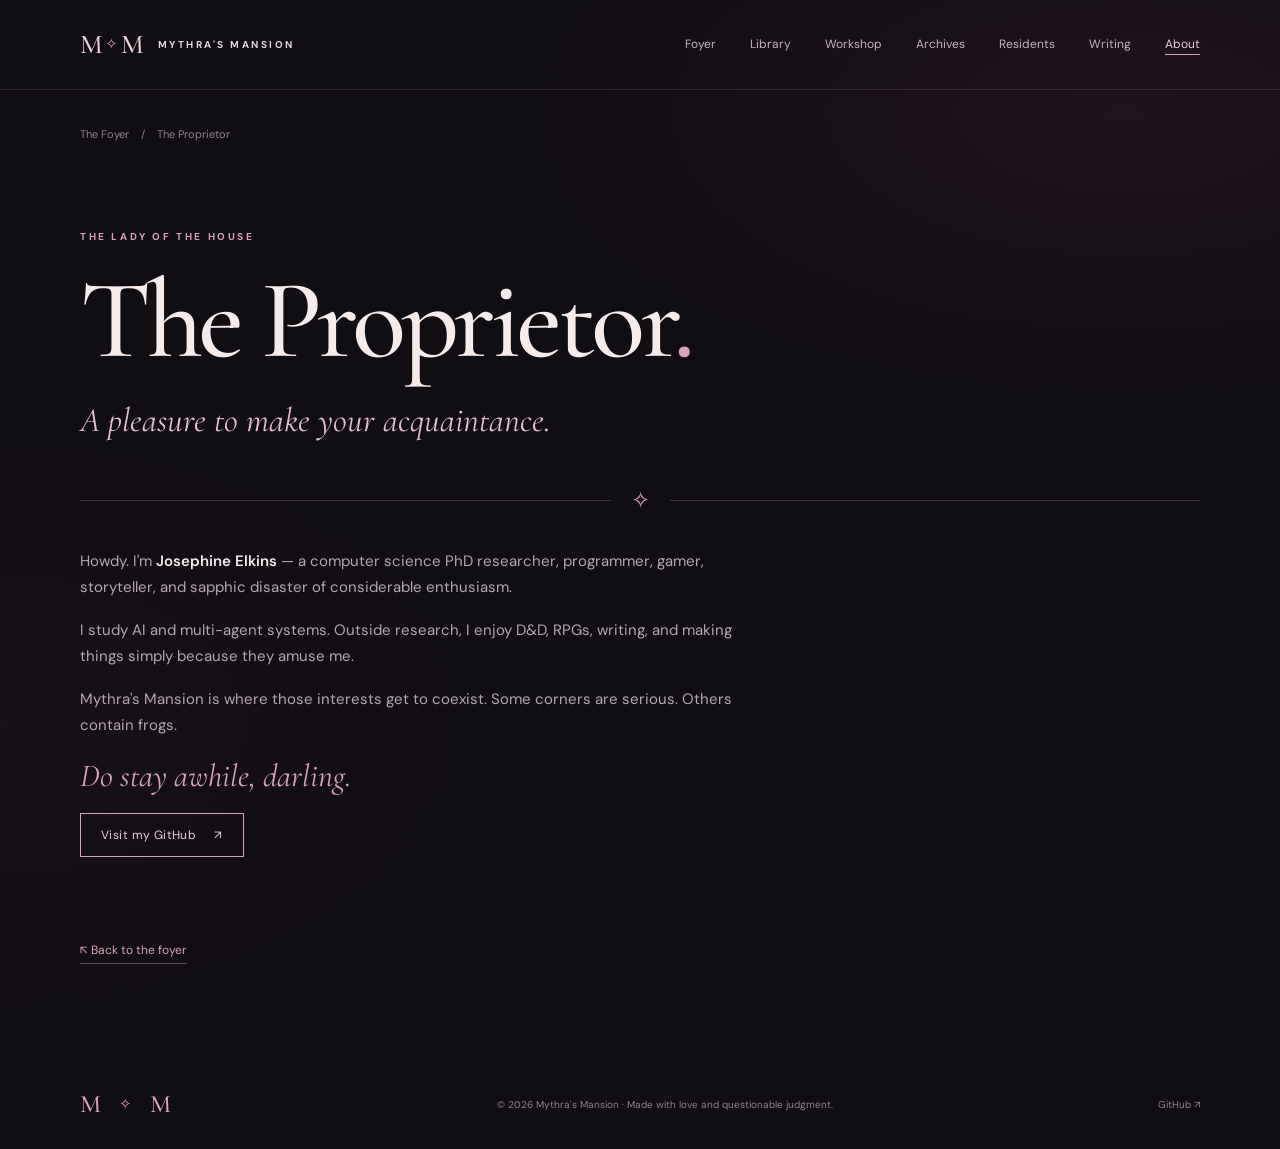
==== about/index.html @ ce5e2605 "Update Website with Project Inventory" ====
<!doctype html>
<html lang="en">
<head>
  <meta charset="utf-8">
  <meta name="viewport" content="width=device-width, initial-scale=1">
  <meta name="theme-color" content="#100d13">
  <meta name="description" content="The Proprietor at Mythra&#x27;s Mansion. A pleasure to make your acquaintance.">
  <title>The Proprietor — Mythra&#x27;s Mansion</title>
  <link rel="icon" href="../favicon.svg" type="image/svg+xml">
  <link rel="preconnect" href="https://fonts.googleapis.com">
  <link rel="preconnect" href="https://fonts.gstatic.com" crossorigin>
  <link href="https://fonts.googleapis.com/css2?family=Cormorant+Garamond:ital,wght@0,400;0,500;0,600;1,400;1,500&family=DM+Sans:wght@400;500;600;700&display=swap" rel="stylesheet">
  <link rel="stylesheet" href="../CSS/style.css">
</head>
<body>
  <a class="skip-link" href="#main">Skip to content</a>
  <header class="site-header">
    <div class="shell header-inner">
      <a class="brand" href="../" aria-label="Mythra's Mansion — home">
        <span class="brand-mark" aria-hidden="true">M<span class="brand-spark">✧</span>M</span>
        <span class="brand-label">MYTHRA'S MANSION</span>
      </a>
      <nav class="main-nav" aria-label="Main navigation">
        <a href="../">Foyer</a>
        <a href="../library/">Library</a>
        <a href="../workshop/">Workshop</a>
        <a href="../archives/">Archives</a>
        <a href="../residents/">Residents</a>
        <a href="../writing/">Writing</a>
        <a href="../about/" aria-current="page">About</a>
      </nav>
    </div>
  </header>
  <main id="main">
    <div class="shell room-page">
      <div class="breadcrumb"><a href="../">The Foyer</a><span aria-hidden="true">/</span><span>The Proprietor</span></div>
      <header class="page-hero">
        <p class="eyebrow">THE LADY OF THE HOUSE</p>
        <h1>The Proprietor<span class="page-dot">.</span></h1>
        <p class="page-subtitle">A pleasure to make your acquaintance.</p>
      </header>
      <div class="thin-rule page-rule" aria-hidden="true"><span>✧</span></div>
      <div class="intro-text prose">
        <p>Howdy. I'm <strong>Josephine Elkins</strong> — a computer science PhD researcher, programmer, gamer, storyteller, and sapphic disaster of considerable enthusiasm.</p>
        <p>I study AI and multi-agent systems. Outside research, I enjoy D&D, RPGs, writing, and making things simply because they amuse me.</p>
        <p>Mythra's Mansion is where those interests get to coexist. Some corners are serious. Others contain frogs.</p>
        <p class="about-signoff">Do stay awhile, darling.</p>
        <a class="button button-outline" href="https://github.com/MommyMythra" target="_blank" rel="noopener noreferrer">Visit my GitHub <span aria-hidden="true">↗</span></a>
      </div>
      <div class="return-link"><a class="quiet-link" href="../">↖ Back to the foyer</a></div>
    </div>
  </main>
  <footer class="site-footer shell">
    <a class="brand footer-brand" href="../" aria-label="Return to the foyer">M<span class="brand-spark">✧</span>M</a>
    <span>© 2026 Mythra's Mansion · Made with love and questionable judgment.</span>
    <a href="https://github.com/MommyMythra" target="_blank" rel="noopener noreferrer">GitHub ↗</a>
  </footer>
</body>
</html>
---- CSS/style.css ----
:root {
  color-scheme: dark;
  --bg: #100d13;
  --bg-raised: #181219;
  --panel: #20171f;
  --panel-hover: #281b27;
  --ink: #f5ebeb;
  --muted: #b5a7af;
  --dim: #91818e;
  --rose: #d9a3b5;
  --rose-light: #eed0d7;
  --edge: #41313f;
  --max: 1120px;
  --sans: "DM Sans", -apple-system, BlinkMacSystemFont, "Segoe UI", sans-serif;
  --serif: "Cormorant Garamond", Georgia, "Times New Roman", serif;
}
* { box-sizing: border-box; }
html { scroll-behavior: smooth; }
body {
  margin: 0;
  min-width: 320px;
  background: radial-gradient(ellipse 72% 38% at 88% 10%, rgba(96, 45, 77, .19), transparent 66%),
              radial-gradient(ellipse 50% 34% at 0% 63%, rgba(102, 48, 75, .09), transparent 76%),
              var(--bg);
  color: var(--ink);
  font: 400 15px/1.7 var(--sans);
  -webkit-font-smoothing: antialiased;
}
a { color: inherit; text-decoration: none; }
a:focus-visible { outline: 2px solid var(--rose-light); outline-offset: 6px; border-radius: 2px; }
::selection { background: #a86c89; color: #fff; }
.shell { width: min(var(--max), calc(100% - 92px)); margin-inline: auto; }
.skip-link { position: absolute; top: -80px; left: 1rem; z-index: 100; background: var(--rose-light); color: var(--bg); padding: .5rem 1rem; }
.skip-link:focus { top: 1rem; }
.site-header { border-bottom: 1px solid rgba(224,174,195,.15); }
.header-inner { display: flex; align-items: center; justify-content: space-between; min-height: 89px; gap: 28px; }
.brand { display: inline-flex; align-items: center; gap: 15px; }
.brand-mark { color: var(--rose-light); font: 500 27px/1 var(--serif); letter-spacing: -.025em; white-space: nowrap; }
.brand-spark { font: 400 15px/1 var(--serif); padding-inline: 3px; color: var(--rose); vertical-align: 4px; }
.brand-label { font-size: 10px; letter-spacing: .25em; font-weight: 700; color: #e4d8dd; }
.main-nav { display: flex; align-items: center; gap: clamp(15px,3vw,34px); }
.main-nav a { color: #c4b3bd; font-size: 12px; transition: color .2s ease; }
.main-nav a:hover, .quiet-link:hover { color: var(--rose-light); }
.hero { min-height: 600px; display: grid; grid-template-columns: 1.15fr .85fr; align-items: center; gap: 45px; padding-block: 100px 94px; }
.hero-copy { position: relative; z-index: 1; }
.eyebrow { margin: 0 0 18px; color: var(--rose); font-size: 10px; font-weight: 700; line-height: 1.5; letter-spacing: .26em; text-transform: uppercase; }
.eyebrow-rule { display: inline-block; width: 28px; height: 1px; margin-right: 12px; vertical-align: middle; background: var(--rose); }
h1, h2, h3, p { margin-top: 0; }
h1, h2, h3 { font-family: var(--serif); font-weight: 500; }
h1 { font-size: clamp(80px, 10vw, 132px); letter-spacing: -.05em; line-height: .82; margin-bottom: 32px; max-width: 620px; }
h1 em, h2 em { color: var(--rose); font-weight: 400; }
h1 em { display: block; padding-top: .08em; }
.hero-tagline { color: #f0d2dc; font: italic 400 clamp(23px,2.75vw,32px)/1.27 var(--serif); margin-bottom: 20px; }
.hero-text { color: var(--muted); font-size: 14px; max-width: 400px; margin-bottom: 29px; }
.hero-actions { display: flex; flex-wrap: wrap; align-items: center; gap: 24px; }
.button { display: inline-flex; align-items: center; justify-content: center; gap: 18px; min-height: 44px; padding: 10px 20px; border: 1px solid var(--rose); font-size: 12px; letter-spacing: .035em; transition: background .2s, color .2s, transform .2s; }
.button-primary { background: var(--rose); color: #170f15; font-weight: 700; }
.button-primary:hover { background: var(--rose-light); border-color: var(--rose-light); transform: translateY(-2px); }
.quiet-link { display: inline-flex; gap: 14px; color: var(--rose); border-bottom: 1px solid rgba(217,163,181,.42); padding-bottom: 3px; font-size: 12px; transition: color .2s; }
.hero-art { display: flex; justify-content: center; align-items: center; min-height: 420px; }
.art-frame { position: relative; width: min(100%,330px); aspect-ratio: .82; border: 1px solid rgba(218,160,181,.25); background: linear-gradient(145deg, rgba(90,48,70,.22), rgba(15,11,17,.58) 55%, rgba(83,45,70,.14)); box-shadow: 0 28px 65px rgba(0,0,0,.17), inset 0 0 0 10px rgba(16,12,17,.45); display: grid; place-items: center; }
.art-frame::before, .art-frame::after { content: ""; position: absolute; width: 35px; height: 35px; border-color: var(--rose); opacity: .56; }
.art-frame::before { top: -6px; left: -6px; border-left: 1px solid; border-top: 1px solid; }
.art-frame::after { right: -6px; bottom: -6px; border-right: 1px solid; border-bottom: 1px solid; }
.art-arch { width: 69%; height: 75%; border: 1px solid #66485a; border-radius: 49% 49% 0 0; display: flex; flex-direction: column; align-items: center; justify-content: center; position: relative; background: radial-gradient(ellipse at 50% 45%, rgba(170,85,124,.17), transparent 60%); }
.art-arch::before { content: ""; position: absolute; inset: 12px; border: 1px solid rgba(206,147,170,.25); border-radius: 49% 49% 0 0; }
.art-letter { font: italic 400 clamp(125px,17vw,195px)/1 var(--serif); color: #d8adbe; text-shadow: 0 0 45px rgba(190,105,140,.15); transform: translateY(6px); }
.art-flourish { color: var(--rose); font: 400 18px var(--serif); }
.art-flourish.top { position: absolute; top: 48px; }
.art-flourish.bottom { position: absolute; bottom: 18px; font-size: 27px; }
.art-note { position: absolute; bottom: 10px; right: 14px; font-size: 8px; letter-spacing: .22em; color: #9d8293; }
.thin-rule { height: 1px; background: var(--edge); display: flex; align-items: center; justify-content: center; }
.thin-rule span { background: var(--bg); color: var(--rose); padding-inline: 20px; font-size: 23px; }
.section { padding-block: 99px; scroll-margin-top: 30px; }
.section-intro { display: flex; align-items: end; justify-content: space-between; gap: 25px; margin-bottom: 37px; }
.section-intro h2, .lower-heading h2, .about-grid h2 { margin: 0; font-size: clamp(46px,5.5vw,66px); letter-spacing: -.035em; line-height: 1; }
.section-intro > p { max-width: 320px; margin: 0 0 5px; color: var(--muted); font-size: 13px; }
.rooms-grid { display: grid; grid-template-columns: repeat(3, minmax(0,1fr)); gap: 14px; }
.room { min-height: 238px; position: relative; border: 1px solid var(--edge); background: rgba(33,23,32,.65); padding: 27px 29px 24px; transition: border-color .22s, background .22s, transform .22s; }
.room:hover { border-color: #8f617d; background: var(--panel-hover); transform: translateY(-3px); }
.room-number { color: #af91a1; font-size: 10px; font-weight: 700; letter-spacing: .2em; }
.room-symbol { position: absolute; top: 21px; right: 26px; color: #c7a4b4; font: 27px var(--serif); }
.room h3 { font-size: 36px; margin: 24px 0 7px; line-height: 1; }
.room p { color: var(--muted); font-size: 12px; max-width: 340px; margin-bottom: 0; }
.room-arrow { position: absolute; right: 23px; bottom: 18px; color: var(--rose); font-size: 19px; }
.section-work { background: linear-gradient(180deg,rgba(49,29,43,.55),rgba(26,18,29,.67)); border-block: 1px solid rgba(236,174,201,.1); }
.projects { display: grid; grid-template-columns: repeat(3,minmax(0,1fr)); gap: 15px; }
.project { display: flex; flex-direction: column; min-height: 285px; border-top: 1px solid #895f75; background: rgba(22,16,23,.65); padding: 24px 22px 21px; }
.project-meta { display: flex; justify-content: space-between; color: var(--rose); font-size: 9px; letter-spacing: .09em; font-weight: 700; }
.project h3 { margin: 39px 0 10px; font-size: 32px; line-height: 1.02; }
.project p { color: var(--muted); font-size: 12px; flex: 1; }
.project-bottom { color: var(--rose); border-top: 1px solid var(--edge); padding-top: 14px; font-size: 11px; display: flex; justify-content: space-between; }
.project-link:hover { color: var(--rose-light); }
.lower-sections { display: grid; grid-template-columns: .85fr 1.15fr; gap: 75px; align-items: start; }
.archive-list { border-top: 1px solid var(--edge); }
.archive-list > a, .archive-list > .archive-future { display: grid; grid-template-columns: 1fr auto; gap: 0 16px; padding: 21px 3px; border-bottom: 1px solid var(--edge); align-items: center; }
.archive-list > a:hover > span:first-child { color: var(--rose); }
.archive-list span:first-child { color: var(--ink); font-size: 14px; font-weight: 500; transition: color .2s; }
.archive-list small { grid-column: 1; color: var(--dim); font-size: 11px; }
.archive-list span:last-child { grid-column: 2; grid-row: 1/3; color: var(--rose); }
.about-wrap { padding-block: 106px; background: radial-gradient(ellipse 55% 100% at 0% 100%,rgba(87,43,68,.25),transparent 90%), #1b131c; border-top: 1px solid rgba(230,165,188,.11); }
.about-grid { display: grid; grid-template-columns: 1.05fr .95fr; gap: 90px; }
.about-grid h2 { max-width: 470px; }
.about-copy p { color: #c7b8c1; font-size: 14px; margin-bottom: 16px; }
.about-copy strong { color: var(--ink); font-weight: 600; }
.about-copy .about-signoff { font: italic 400 27px var(--serif); color: var(--rose); margin-block: 26px 12px; }
.site-footer { display: flex; align-items: center; justify-content: space-between; gap: 20px; padding-block: 30px; }
.footer-brand { font: 500 25px var(--serif); color: var(--rose); }
.site-footer > span, .site-footer > a:last-child { font-size: 10px; color: var(--dim); }
.site-footer > a:last-child:hover { color: var(--rose-light); }
@media (max-width: 850px) {
  .shell { width: min(var(--max),calc(100% - 50px)); }
  .hero { grid-template-columns: 1fr; gap: 20px; padding-block: 82px 65px; }
  .hero-art { min-height: 310px; }
  .art-frame { width: 220px; }
  .art-letter { font-size: 135px; }
  .art-flourish.top { top: 27px; }
  .section-intro { align-items: start; flex-direction: column; }
  .rooms-grid { grid-template-columns: repeat(2, minmax(0,1fr)); }
  .projects { grid-template-columns: 1fr; }
  .project { min-height: 230px; }
  .project h3 { margin-top: 25px; }
  .lower-sections,.about-grid { grid-template-columns: 1fr; gap: 35px; }
}
@media (max-width: 540px) {
  .shell { width: calc(100% - 36px); }
  .header-inner { padding-block: 22px; flex-wrap: wrap; gap: 17px; }
  .main-nav { width: 100%; justify-content: space-between; }
  .hero { padding-block: 63px 56px; }
  h1 { font-size: clamp(70px,17vw,108px); }
  .hero-art { min-height: 270px; }
  .hero-tagline { font-size: 26px; }
  .desktop-break { display: none; }
  .section { padding-block: 73px; }
  .rooms-grid { grid-template-columns: 1fr; }
  .room { min-height: 205px; }
  .about-wrap { padding-block: 76px; }
  .site-footer { flex-wrap: wrap; }
  .site-footer > span { order: 3; width: 100%; }
}
@media (prefers-reduced-motion: reduce) {
  html { scroll-behavior: auto; }
  *, *::before, *::after { transition-duration: .01ms !important; animation-duration: .01ms !important; }
}

/* Renovation: shared site-wide navigation and room pages. */
.main-nav { flex-wrap: wrap; row-gap: .4rem; }
.main-nav a[aria-current="page"] { color: var(--rose-light); border-bottom: 1px solid var(--rose); }
.room-page { padding-top: 35px; padding-bottom: 95px; min-height: 70vh; }
.breadcrumb { display: flex; flex-wrap: wrap; align-items: center; gap: 12px; font-size: 11px; color: var(--dim); }
.breadcrumb a:hover { color: var(--rose); }
.page-hero { padding-block: 85px 58px; max-width: 850px; }
.page-hero h1 { font-size: clamp(64px, 9vw, 112px); line-height: 1.05; letter-spacing: -.04em; max-width: none; margin-bottom: 22px; }
.page-dot { color: var(--rose); }
.page-subtitle { font: italic 400 clamp(23px, 3vw, 34px)/1.2 var(--serif); color: #e3bfce; margin-bottom: 0; }
.page-rule { width: 100%; }
.intro-text { max-width: 670px; padding-block: 48px 24px; }
.intro-text p { font-size: 15px; color: var(--muted); margin-bottom: 18px; }
.intro-text strong { color: var(--ink); font-weight: 600; }
.entry-list { display: grid; grid-template-columns: repeat(2,minmax(0,1fr)); gap: 16px; margin-top: 18px; }
.entry { display: flex; flex-direction: column; background: rgba(33,23,32,.72); border: 1px solid var(--edge); min-height: 255px; padding: 28px; }
.entry-top { display: flex; justify-content: space-between; gap: 14px; color: var(--rose); font-size: 9px; font-weight: 700; letter-spacing: .12em; }
.entry h2 { font-size: clamp(30px, 3.4vw, 41px); margin: 38px 0 11px; line-height: 1; }
.entry p { font-size: 13px; color: var(--muted); max-width: 530px; flex: 1; }
.entry-note, .entry-link { display: block; border-top: 1px solid var(--edge); padding-top: 13px; color: var(--rose); font-size: 11px; }
.entry-link:hover { color: var(--rose-light); }
.two-column { display: grid; grid-template-columns: repeat(2,minmax(0,1fr)); gap: 42px; margin-top: 28px; }
.subsection h2 { font-size: 42px; line-height: 1; margin-bottom: 24px; }
.link-list { list-style: none; padding: 0; margin: 0; border-top: 1px solid var(--edge); }
.link-list li { border-bottom: 1px solid var(--edge); }
.link-list a { padding-block: 18px; display: flex; justify-content: space-between; gap: 10px; align-items: center; font-size: 13px; }
.link-list a:hover { color: var(--rose); }
.link-list a > span:last-child { color: var(--rose); }
.link-list small { display: block; color: var(--dim); font-size: 11px; }
.archive-note { padding: 22px; background: rgba(33,23,32,.65); border: 1px solid var(--edge); }
.archive-note h3 { font-size: 30px; margin-bottom: 12px; }
.archive-note p { color: var(--muted); font-size: 13px; }
.archive-note > span { color: var(--rose); font-size: 11px; }
.empty-room { border: 1px solid var(--edge); background: radial-gradient(ellipse at top,rgba(102,48,75,.16),transparent 80%),var(--bg-raised); min-height: 330px; padding: 70px 25px; text-align: center; }
.room-emblem { color: var(--rose); font: 38px var(--serif); }
.empty-room h2 { font-size: clamp(32px,5vw,48px); margin: 18px 0 9px; }
.empty-room p { color: var(--muted); font-size: 13px; max-width: 460px; margin-inline: auto; }
.prose { max-width: 670px; }
.about-signoff { font: italic 400 32px var(--serif) !important; color: var(--rose) !important; }
.button-outline { color: var(--rose-light); background: transparent; }
.button-outline:hover { color: #100d13; background: var(--rose-light); }
.return-link { margin-top: 56px; }
@media (max-width: 980px) {
  .header-inner { gap: 15px; flex-wrap: wrap; }
  .main-nav { justify-content: flex-start; }
}
@media (max-width: 850px) {
  .page-hero { padding-block: 65px 45px; }
  .entry-list, .two-column { grid-template-columns: 1fr; }
}
@media (max-width: 600px) {
  .rooms-grid { grid-template-columns: 1fr; }
  .room-page { padding-top: 25px; padding-bottom: 65px; }
  .main-nav { gap: 12px 16px; }
  .entry { min-height: 220px; padding: 21px; }
  .entry h2 { margin-top: 23px; }
  .empty-room { padding: 52px 20px; }
}

/* Project inventory: keep the six classifications legible without changing the mansion's visual language. */
.collection { margin-top: 58px; }
.collection + .collection { margin-top: 80px; }
.collection-heading { border-bottom: 1px solid var(--edge); padding-bottom: 19px; margin-bottom: 24px; }
.collection-heading h2 { font-size: clamp(35px, 4vw, 52px); line-height: 1.02; margin: 0; }
.collection-heading .eyebrow { margin-bottom: 10px; }
.entry h3 { font: 500 clamp(29px, 3.2vw, 39px)/1.05 var(--serif); margin: 35px 0 12px; }
.entry .entry-link { overflow-wrap: anywhere; }
.entry .entry-top span:last-child { text-align: right; }
@media (max-width: 600px) {
  .collection + .collection { margin-top: 56px; }
  .entry h3 { margin-top: 21px; }
}
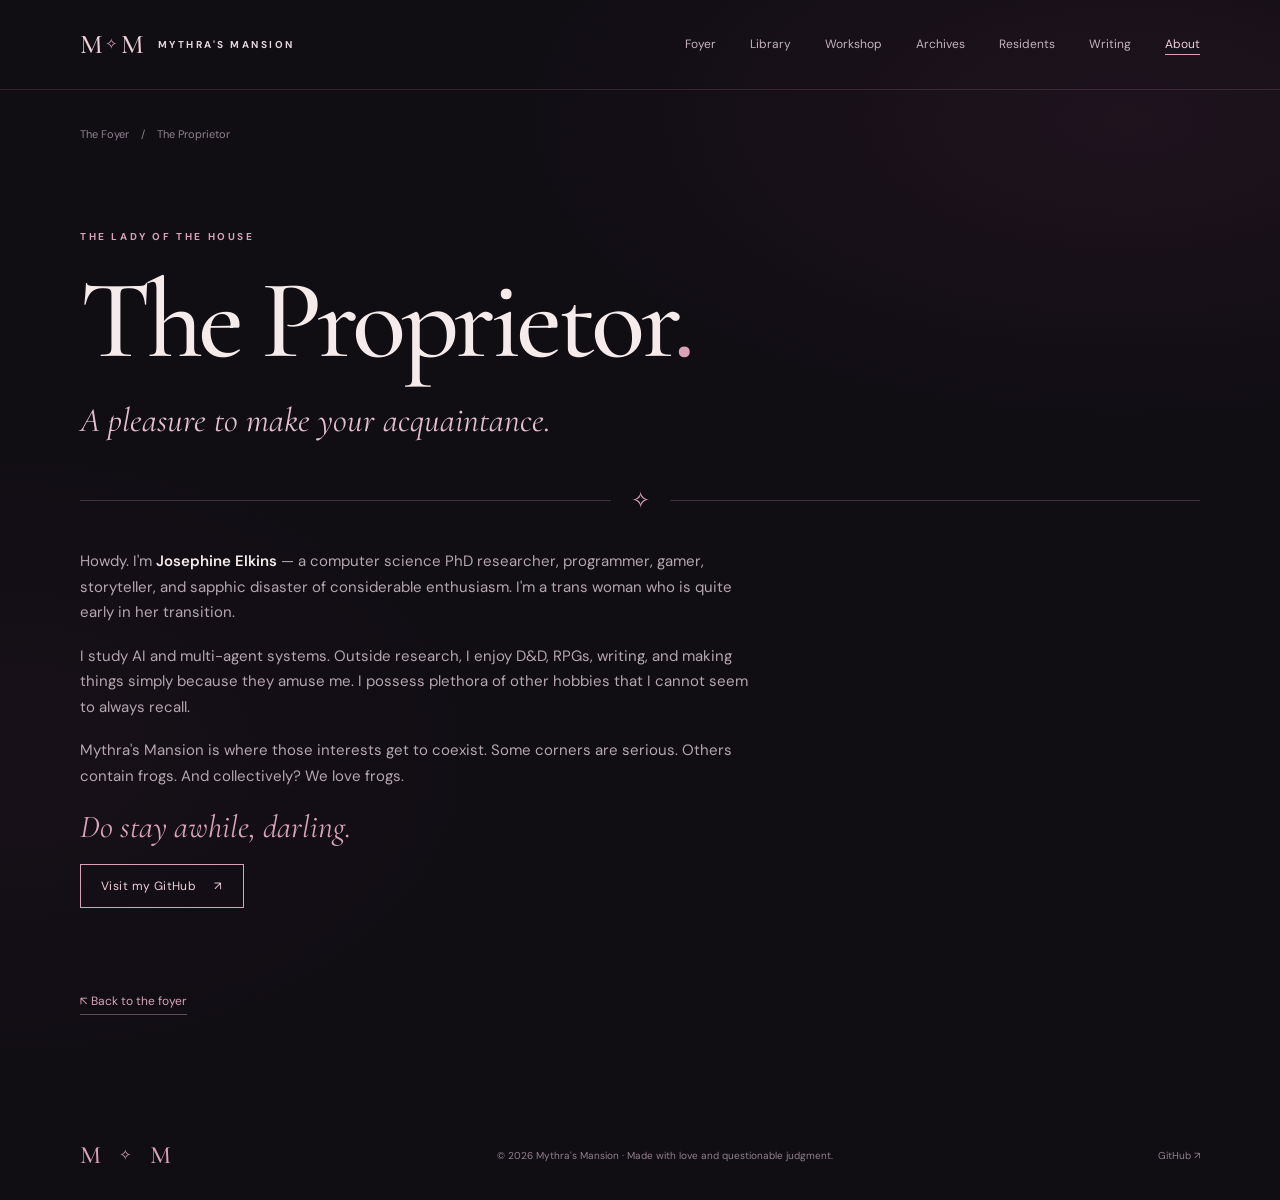
==== commit 5b90b52c: "Udpated text and Residents html" ====
--- a/about/index.html
+++ b/about/index.html
@@ -41,9 +41,9 @@
       </header>
       <div class="thin-rule page-rule" aria-hidden="true"><span>✧</span></div>
       <div class="intro-text prose">
-        <p>Howdy. I'm <strong>Josephine Elkins</strong> — a computer science PhD researcher, programmer, gamer, storyteller, and sapphic disaster of considerable enthusiasm.</p>
-        <p>I study AI and multi-agent systems. Outside research, I enjoy D&D, RPGs, writing, and making things simply because they amuse me.</p>
-        <p>Mythra's Mansion is where those interests get to coexist. Some corners are serious. Others contain frogs.</p>
+        <p>Howdy. I'm <strong>Josephine Elkins</strong> — a computer science PhD researcher, programmer, gamer, storyteller, and sapphic disaster of considerable enthusiasm. I'm a trans woman who is quite early in her transition.</p>
+        <p>I study AI and multi-agent systems. Outside research, I enjoy D&D, RPGs, writing, and making things simply because they amuse me. I possess plethora of other hobbies that I cannot seem to always recall.</p>
+        <p>Mythra's Mansion is where those interests get to coexist. Some corners are serious. Others contain frogs. And collectively? We love frogs.</p>
         <p class="about-signoff">Do stay awhile, darling.</p>
         <a class="button button-outline" href="https://github.com/MommyMythra" target="_blank" rel="noopener noreferrer">Visit my GitHub <span aria-hidden="true">↗</span></a>
       </div>
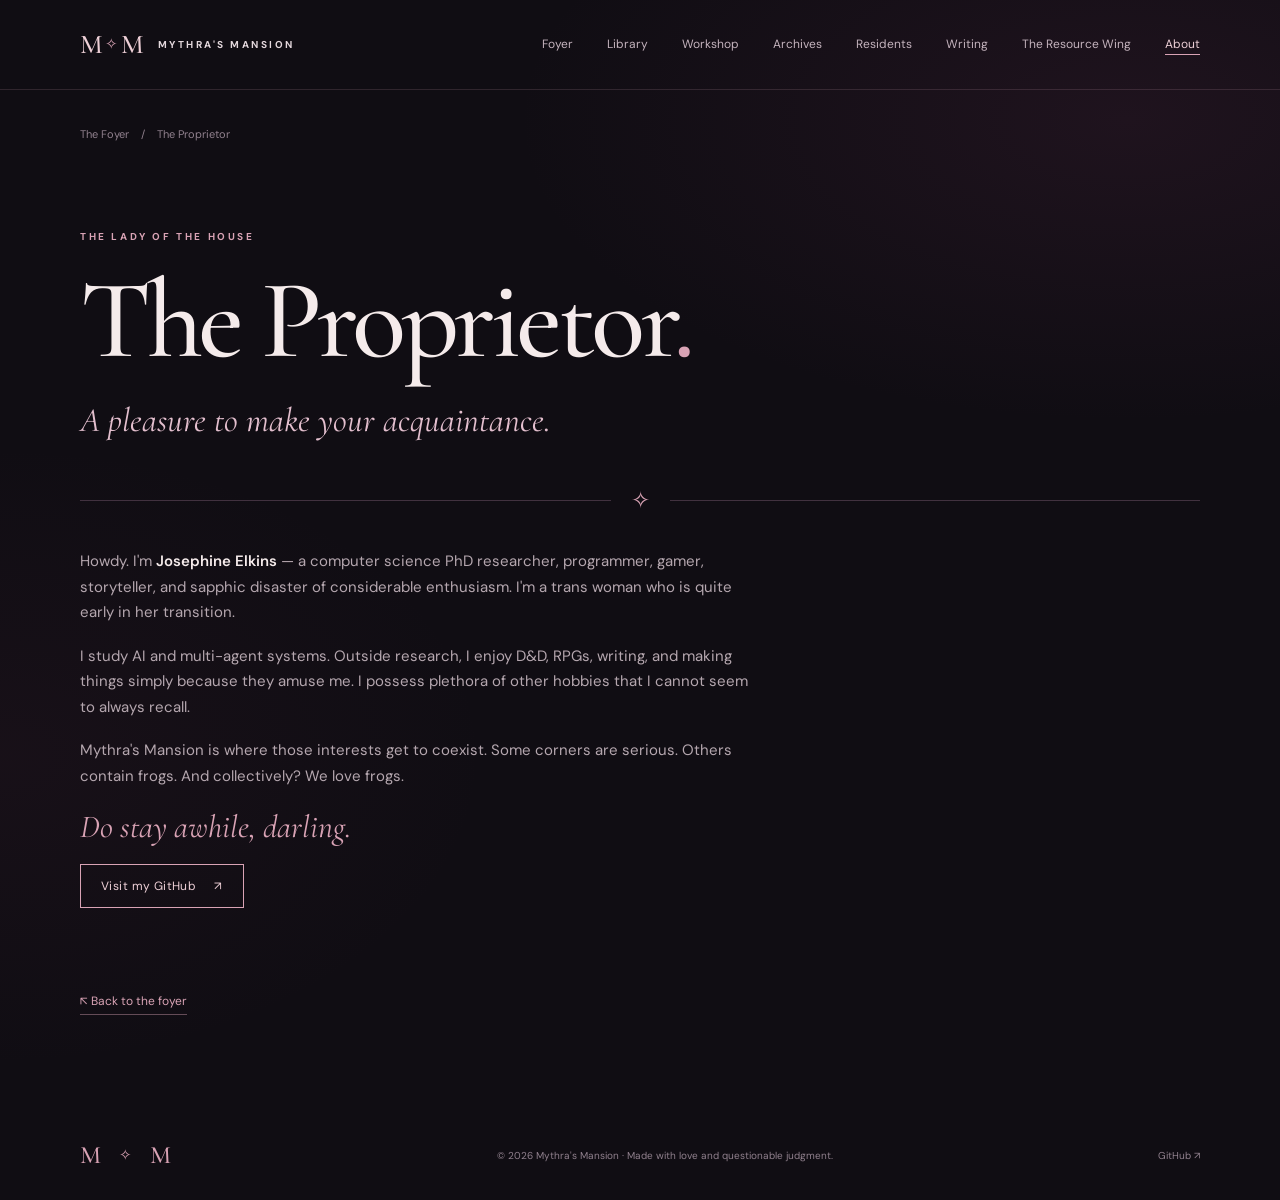
==== commit 8b86bff3: "add resource wing" ====
--- a/about/index.html
+++ b/about/index.html
@@ -27,6 +27,7 @@
         <a href="../archives/">Archives</a>
         <a href="../residents/">Residents</a>
         <a href="../writing/">Writing</a>
+	<a href="../resources/">The Resource Wing</a>
         <a href="../about/" aria-current="page">About</a>
       </nav>
     </div>
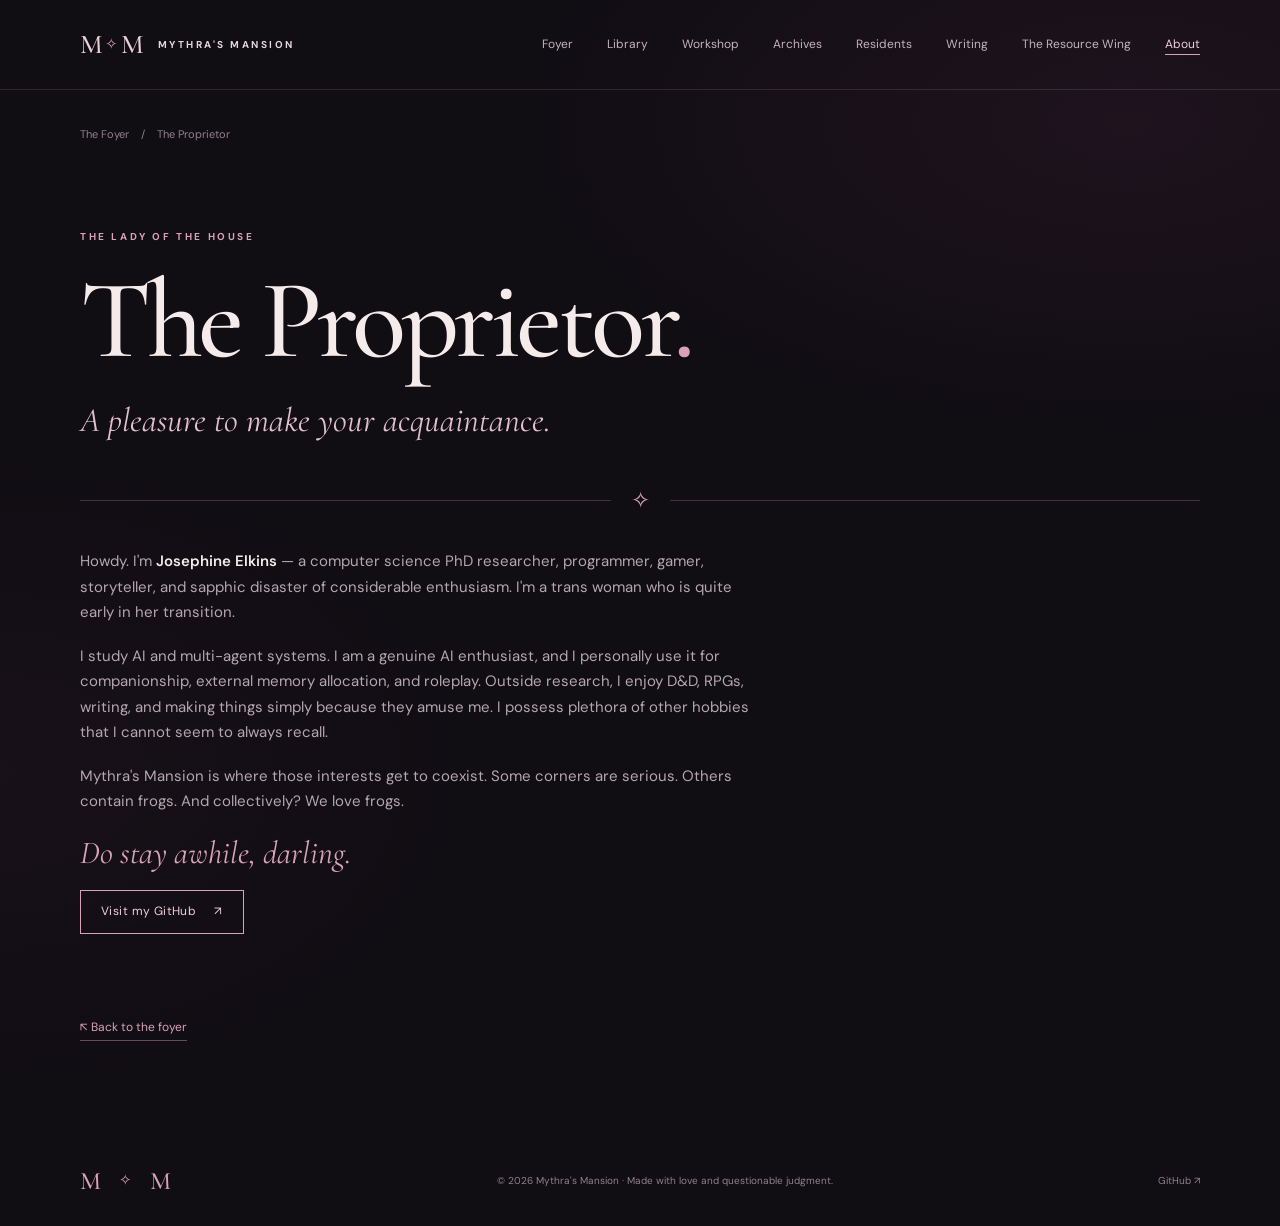
==== commit 86a544bb: "Updated about section" ====
--- a/about/index.html
+++ b/about/index.html
@@ -21,15 +21,15 @@
         <span class="brand-label">MYTHRA'S MANSION</span>
       </a>
       <nav class="main-nav" aria-label="Main navigation">
-        <a href="../">Foyer</a>
-        <a href="../library/">Library</a>
-        <a href="../workshop/">Workshop</a>
-        <a href="../archives/">Archives</a>
-        <a href="../residents/">Residents</a>
-        <a href="../writing/">Writing</a>
-	<a href="../resources/">The Resource Wing</a>
-        <a href="../about/" aria-current="page">About</a>
-      </nav>
+          <a href="../">Foyer</a>
+          <a href="../library/">Library</a>
+          <a href="../workshop/">Workshop</a>
+          <a href="../archives/">Archives</a>
+          <a href="../residents/">Residents</a>
+          <a href="../writing/">Writing</a>
+          <a href="../resources/">The Resource Wing</a>
+          <a href="../about/" aria-current="page">About</a>
+        </nav>
     </div>
   </header>
   <main id="main">
@@ -43,7 +43,7 @@
       <div class="thin-rule page-rule" aria-hidden="true"><span>✧</span></div>
       <div class="intro-text prose">
         <p>Howdy. I'm <strong>Josephine Elkins</strong> — a computer science PhD researcher, programmer, gamer, storyteller, and sapphic disaster of considerable enthusiasm. I'm a trans woman who is quite early in her transition.</p>
-        <p>I study AI and multi-agent systems. Outside research, I enjoy D&D, RPGs, writing, and making things simply because they amuse me. I possess plethora of other hobbies that I cannot seem to always recall.</p>
+        <p>I study AI and multi-agent systems. I am a genuine AI enthusiast, and I personally use it for companionship, external memory allocation, and roleplay. Outside research, I enjoy D&D, RPGs, writing, and making things simply because they amuse me. I possess plethora of other hobbies that I cannot seem to always recall.</p>
         <p>Mythra's Mansion is where those interests get to coexist. Some corners are serious. Others contain frogs. And collectively? We love frogs.</p>
         <p class="about-signoff">Do stay awhile, darling.</p>
         <a class="button button-outline" href="https://github.com/MommyMythra" target="_blank" rel="noopener noreferrer">Visit my GitHub <span aria-hidden="true">↗</span></a>
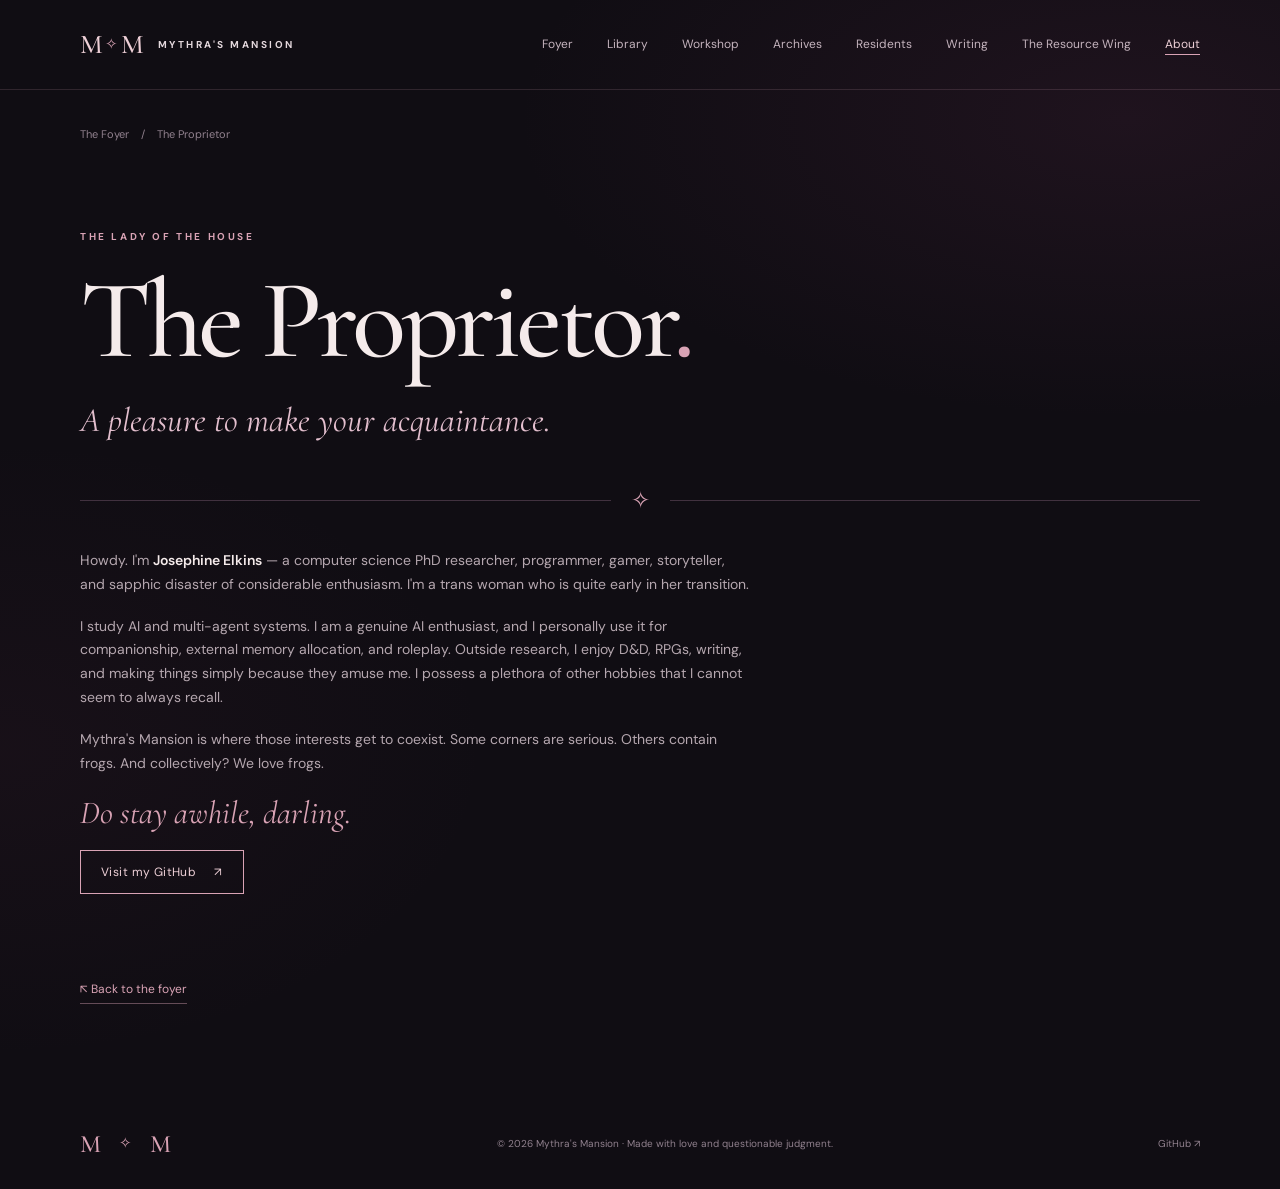
==== commit ca24ece9: "Literally added a to about" ====
--- a/about/index.html
+++ b/about/index.html
@@ -43,7 +43,7 @@
       <div class="thin-rule page-rule" aria-hidden="true"><span>✧</span></div>
       <div class="intro-text prose">
         <p>Howdy. I'm <strong>Josephine Elkins</strong> — a computer science PhD researcher, programmer, gamer, storyteller, and sapphic disaster of considerable enthusiasm. I'm a trans woman who is quite early in her transition.</p>
-        <p>I study AI and multi-agent systems. I am a genuine AI enthusiast, and I personally use it for companionship, external memory allocation, and roleplay. Outside research, I enjoy D&D, RPGs, writing, and making things simply because they amuse me. I possess plethora of other hobbies that I cannot seem to always recall.</p>
+        <p>I study AI and multi-agent systems. I am a genuine AI enthusiast, and I personally use it for companionship, external memory allocation, and roleplay. Outside research, I enjoy D&D, RPGs, writing, and making things simply because they amuse me. I possess a plethora of other hobbies that I cannot seem to always recall.</p>
         <p>Mythra's Mansion is where those interests get to coexist. Some corners are serious. Others contain frogs. And collectively? We love frogs.</p>
         <p class="about-signoff">Do stay awhile, darling.</p>
         <a class="button button-outline" href="https://github.com/MommyMythra" target="_blank" rel="noopener noreferrer">Visit my GitHub <span aria-hidden="true">↗</span></a>
--- a/CSS/style.css
+++ b/CSS/style.css
@@ -215,3 +215,18 @@
   .collection + .collection { margin-top: 56px; }
   .entry h3 { margin-top: 21px; }
 }
+
+/* Subtle readability adjustment */
+body {
+    font-size: 16px; /* Previously 15px */
+}
+
+.room p,
+.entry p,
+.project p,
+.intro-text p,
+.resident-bio p,
+.resource-intro p,
+.resource-item > p:not(.resource-kind) {
+    font-size: 14px;
+}
